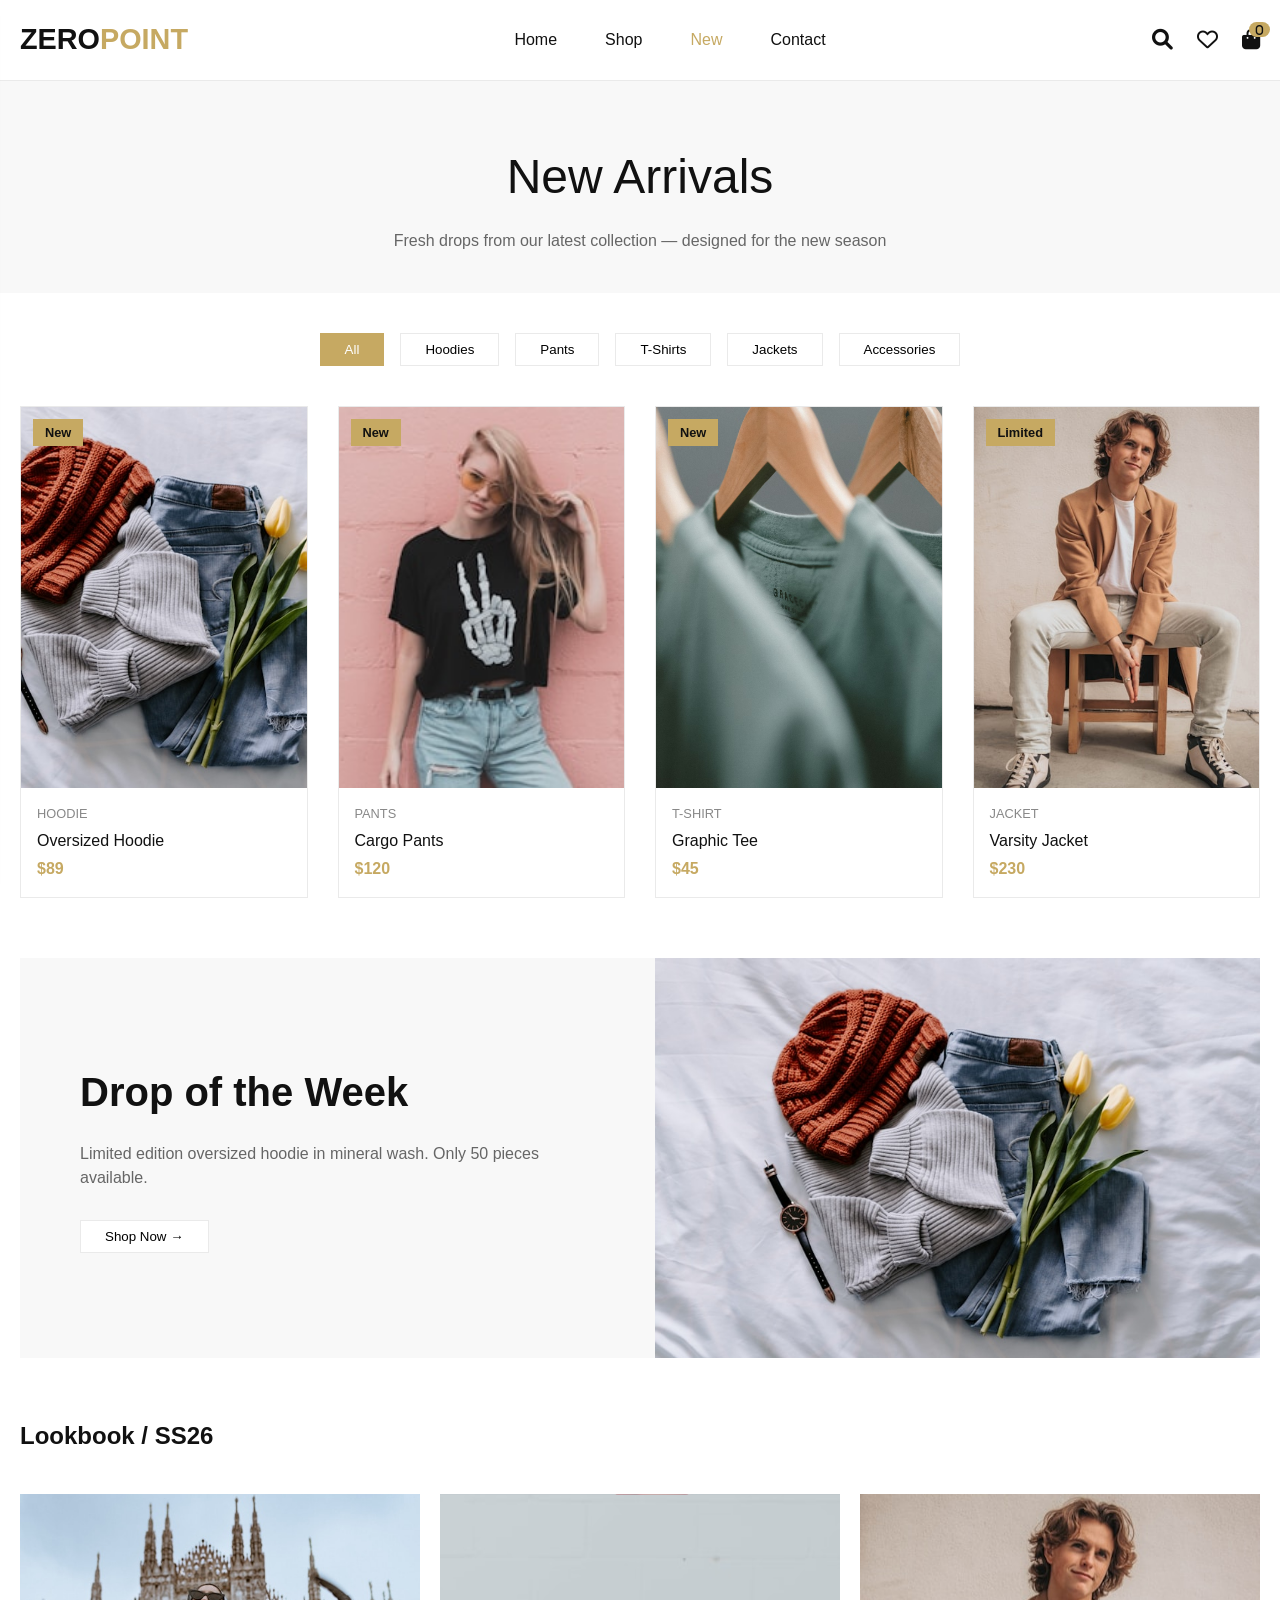
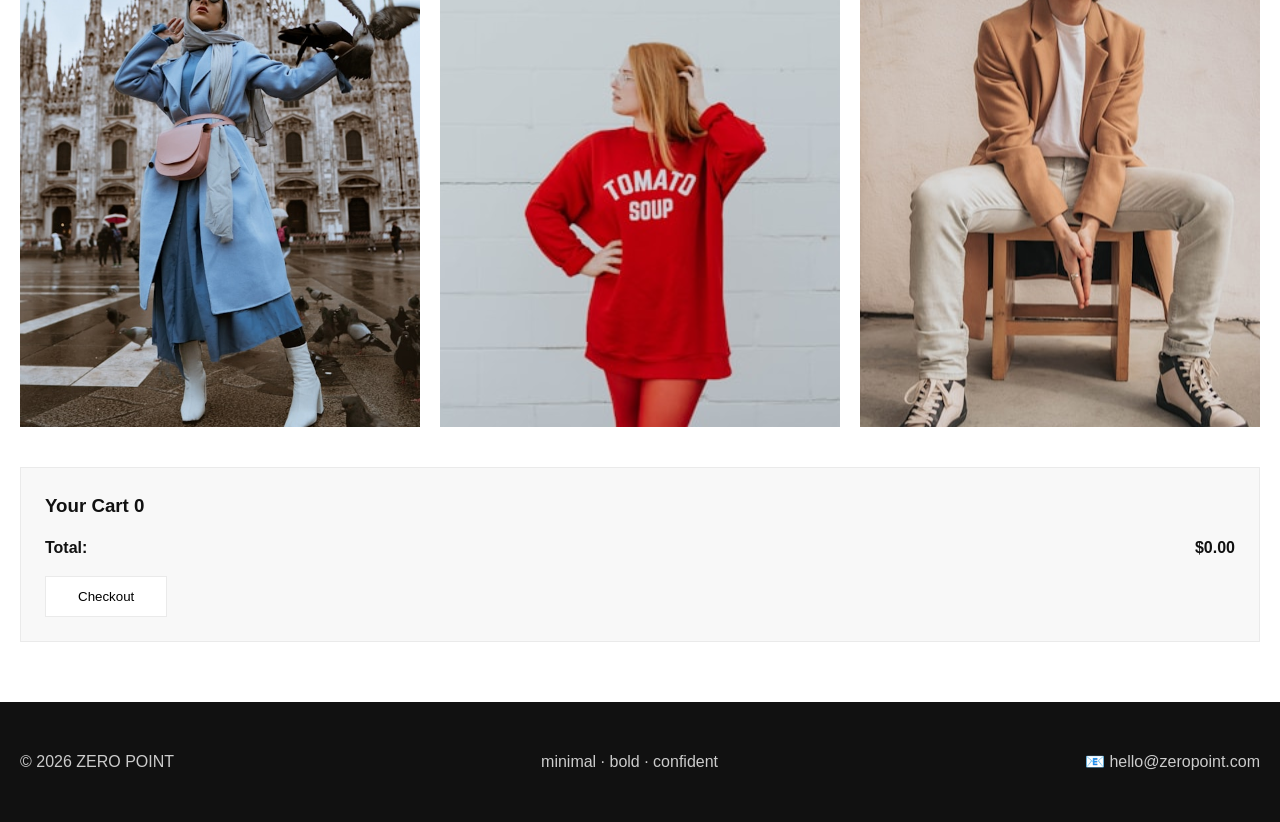
==== new.html @ b31620b9 "Add files via upload" ====
<!DOCTYPE html>
<html lang="en">
<head>
  <meta charset="UTF-8">
  <meta name="viewport" content="width=device-width, initial-scale=1.0, maximum-scale=5.0">
  <title>ZERO POINT · New Arrivals</title>
  <!-- Font Awesome 6 -->
  <link rel="stylesheet" href="https://cdnjs.cloudflare.com/ajax/libs/font-awesome/6.0.0-beta3/css/all.min.css">
    <link rel="stylesheet" href="style.css">
</head>
<body>
  <!-- MOBILE DRAWER -->
  <div class="mobile-drawer" id="mobileDrawer">
    <div class="close-drawer" id="closeDrawer"><i class="fas fa-times"></i></div>
    <a href="index.html">Home</a>
    <a href="shop.html">Shop</a>
    <a href="new.html" class="active">New Arrivals</a>
    <a href="wishlist.html">Wishlist</a>
    <a href="contact.html">Contact</a>
  </div>
  <div class="drawer-overlay" id="drawerOverlay"></div>

  <!-- HEADER -->
  <header class="sticky-header">
    <div class="container header-inner">
      <div class="hamburger" id="hamburgerBtn"><i class="fas fa-bars"></i></div>
      <div class="logo" id="logoHome">ZERO<span>POINT</span></div>
      <nav class="nav-links">
        <a href="index.html">Home</a>
        <a href="shop.html">Shop</a>
        <a href="new.html" class="active">New</a>
        <a href="contact.html">Contact</a>
      </nav>
      <div class="header-icons">
        <i class="fas fa-search"></i>
        <i class="far fa-heart"></i>
        <i class="fas fa-shopping-bag cart-count" id="cartIcon" data-count="0"></i>
      </div>
    </div>
  </header>

  <!-- PAGE CONTENT - THIS IS THE NEW ARRIVALS PAGE -->
  <main>
    <!-- Page Header -->
    <div class="page-header">
      <h1>New Arrivals</h1>
      <p>Fresh drops from our latest collection — designed for the new season</p>
    </div>

    <div class="container">
      <!-- Filter Tabs -->
      <div class="filter-tabs">
        <button class="filter-tab active" data-filter="all">All</button>
        <button class="filter-tab" data-filter="Hoodie">Hoodies</button>
        <button class="filter-tab" data-filter="Pants">Pants</button>
        <button class="filter-tab" data-filter="T-shirt">T-Shirts</button>
        <button class="filter-tab" data-filter="Jacket">Jackets</button>
        <button class="filter-tab" data-filter="Accessories">Accessories</button>
      </div>

      <!-- Products Grid -->
      <div class="product-grid" id="newArrivalsGrid"></div>

      <!-- Featured Section -->
      <div class="featured-section">
        <div class="featured-content">
          <h2>Drop of the Week</h2>
          <p>Limited edition oversized hoodie in mineral wash. Only 50 pieces available.</p>
          <button class="filter-tab" style="width: fit-content;" onclick="window.location.href='product.html'">Shop Now →</button>
        </div>
        <div class="featured-image" style="background-image: url('photo-1556905055-8f358a7a47b2.jpg')"></div>
      </div>

      <!-- Lookbook Section -->
      <h2 style="margin: 60px 0 30px;">Lookbook / SS26</h2>
      <div class="lookbook-grid">
        <div class="lookbook-item" style="background-image: url('Urban Explorer.jpg')">
          <div class="lookbook-overlay">
            <span>Urban Explorer</span>
          </div>
        </div>
        <div class="lookbook-item" style="background-image: url('photo-1485230895905-ec40ba36b9bc.jpg')">
          <div class="lookbook-overlay">
            <span>Minimal Layers</span>
          </div>
        </div>
        <div class="lookbook-item" style="background-image: url('photo-1552374196-1ab2a1c593e8.jpg')">
          <div class="lookbook-overlay">
            <span>Evening Edge</span>
          </div>
        </div>
      </div>

      <!-- Cart Preview -->
      <div class="cart-preview" id="cartPreview">
        <h3 style="margin-bottom: 16px;">Your Cart <span id="cartCount">0</span></h3>
        <div id="cartItems"></div>
        <div style="display: flex; justify-content: space-between; margin: 16px 0;">
          <strong>Total:</strong>
          <strong>$<span id="cartTotal">0.00</span></strong>
        </div>
        <button class="filter-tab" style="width: auto; padding: 12px 32px;" id="checkoutBtn">Checkout</button>
      </div>
    </div>
  </main>

  <!-- FOOTER -->
  <footer>
    <div class="container">
      <div style="display: flex; justify-content: space-between; flex-wrap: wrap; gap: 20px;">
        <div>© 2026 ZERO POINT</div>
        <div>minimal · bold · confident</div>
        <div>📧 hello@zeropoint.com</div>
      </div>
    </div>
  </footer>

  <!-- BOTTOM CART -->
  <div class="bottom-cart" id="bottomCart">
    <i class="fas fa-shopping-bag"></i>
  </div>

  <!-- BACK TO TOP -->
  <div class="back-to-top" id="backToTop">
    <i class="fas fa-arrow-up"></i>
  </div>

  <script src="main.js"></script>
</body>
</html>
---- style.css ----
/* ---------- RESET & VARIABLES ---------- */
* {
  margin: 0;
  padding: 0;
  box-sizing: border-box;
  font-family: 'Inter', -apple-system, BlinkMacSystemFont, sans-serif;
}

body {
  background-color: #ffffff;
  color: #111111;
  line-height: 1.5;
}

:root {
  --gold: #C6A962;
  --gold-light: #d8bf7c;
  --text: #111111;
  --gray-bg: #f8f8f8;
  --gray-border: #eaeaea;
  --shadow: 0 8px 20px rgba(0,0,0,0.03);
  --shadow-hover: 0 20px 30px -10px rgba(0,0,0,0.08);
  --transition: all 0.3s ease;
}

.container {
  max-width: 1400px;
  margin: 0 auto;
  padding: 0 20px;
}

/* ---------- HEADER ---------- */
.sticky-header {
  position: sticky;
  top: 0;
  z-index: 100;
  background: rgba(255,255,255,0.95);
  backdrop-filter: blur(10px);
  border-bottom: 1px solid var(--gray-border);
}

.header-inner {
  display: flex;
  align-items: center;
  justify-content: space-between;
  height: 80px;
}

.logo {
  font-size: 1.8rem;
  font-weight: 600;
  cursor: pointer;
}
.logo span { color: var(--gold); }

.nav-links {
  display: flex;
  gap: 48px;
}
.nav-links a {
  text-decoration: none;
  color: var(--text);
  font-weight: 500;
  transition: color 0.2s;
  cursor: pointer;
}
.nav-links a:hover,
.nav-links a.active { color: var(--gold); }

.header-icons {
  display: flex;
  gap: 24px;
}
.header-icons i {
  font-size: 1.3rem;
  cursor: pointer;
  transition: color 0.2s;
}
.header-icons i:hover,
.header-icons i.active { color: var(--gold); }

.hamburger {
  display: none;
  font-size: 1.8rem;
  cursor: pointer;
}

/* ---------- MOBILE DRAWER ---------- */
.mobile-drawer {
  position: fixed;
  top: 0;
  left: -300px;
  width: 280px;
  height: 100vh;
  background: white;
  z-index: 1000;
  box-shadow: 2px 0 20px rgba(0,0,0,0.1);
  transition: left 0.3s;
  padding: 40px 24px;
}
.mobile-drawer.open { left: 0; }
.close-drawer {
  position: absolute;
  top: 20px;
  right: 20px;
  font-size: 1.5rem;
  cursor: pointer;
}
.mobile-drawer a {
  display: block;
  text-decoration: none;
  color: var(--text);
  font-size: 1.2rem;
  padding: 16px 0;
  border-bottom: 1px solid var(--gray-border);
  cursor: pointer;
}
.mobile-drawer a.active { color: var(--gold); }
.drawer-overlay {
  position: fixed;
  top: 0; left: 0; width: 100%; height: 100%;
  background: rgba(0,0,0,0.3);
  z-index: 999;
  opacity: 0;
  pointer-events: none;
  transition: opacity 0.3s;
}
.drawer-overlay.active {
  opacity: 1;
  pointer-events: auto;
}

/* ---------- HERO SECTION ---------- */
.hero {
  height: 90vh;
  min-height: 700px;
  background: linear-gradient(0deg, rgba(0,0,0,0.1), rgba(0,0,0,0.2)), url('photo-1523381210434-271e8be1f52b.avif') center/cover no-repeat;
  display: flex;
  align-items: center;
  color: white;
  margin-bottom: 40px;
  position: relative;
}
.hero-content {
  max-width: 600px;
  padding: 40px;
}
.hero h1 {
  font-size: 5rem;
  font-weight: 600;
  line-height: 1;
  margin-bottom: 16px;
  text-shadow: 0 4px 20px rgba(0,0,0,0.3);
  animation: fadeUp 0.9s forwards;
}
.hero p {
  font-size: 1.3rem;
  margin-bottom: 32px;
  animation: fadeUp 0.9s forwards 0.2s;
}
.hero-buttons {
  display: flex;
  gap: 16px;
  animation: fadeUp 0.9s forwards 0.4s;
}
@keyframes fadeUp {
  from { opacity: 0; transform: translateY(30px); }
  to { opacity: 1; transform: translateY(0); }
}
.hero-buttons .btn {
  background: white;
  color: #111;
  border: none;
}
.hero-buttons .btn:last-child {
  background: transparent;
  border: 1px solid white;
  color: white;
}

/* ---------- BUTTONS ---------- */
.btn {
  display: inline-flex;
  align-items: center;
  justify-content: center;
  padding: 14px 32px;
  background: var(--text);
  color: white;
  border: none;
  font-weight: 500;
  cursor: pointer;
  transition: var(--transition);
  text-decoration: none;
  gap: 8px;
}
.btn-outline {
  background: transparent;
  border: 1px solid var(--text);
  color: var(--text);
}
.btn-gold {
  background: var(--gold);
  color: #111;
}
.btn:hover {
  background: var(--gold);
  color: #111;
  transform: scale(0.98);
}

/* ---------- SECTION TITLES ---------- */
.section-title {
  font-size: 2.5rem;
  margin: 60px 0 30px;
  font-weight: 500;
}
.section-title:after {
  content: '';
  display: block;
  width: 60px;
  height: 2px;
  background: var(--gold);
  margin-top: 10px;
}

/* ---------- PAGE HEADER ---------- */
.page-header {
  padding: 60px 0 40px;
  text-align: center;
  background: var(--gray-bg);
  margin-bottom: 40px;
}
.page-header h1 {
  font-size: 3rem;
  font-weight: 500;
  margin-bottom: 16px;
}
.page-header p {
  color: #666;
  max-width: 600px;
  margin: 0 auto;
}

/* ---------- PRODUCT GRID (shared) ---------- */
.product-grid {
  display: grid;
  grid-template-columns: repeat(4, 1fr);
  gap: 30px;
  margin: 40px 0;
}

.product-card {
  border: 1px solid var(--gray-border);
  transition: var(--transition);
  cursor: pointer;
  background: white;
  position: relative;
}
.product-card:hover {
  transform: translateY(-5px);
  box-shadow: var(--shadow-hover);
}
.card-image {
  aspect-ratio: 3/4;
  background-size: cover;
  background-position: center;
  position: relative;
}
.badge {
  position: absolute;
  top: 12px;
  left: 12px;
  background: var(--gold);
  color: #111;
  padding: 4px 12px;
  font-size: 0.8rem;
  font-weight: 600;
  z-index: 2;
}
.card-info {
  padding: 16px;
}
.card-category {
  font-size: 0.8rem;
  color: #888;
  text-transform: uppercase;
}
.card-title {
  font-weight: 500;
  margin: 6px 0 4px;
}
.card-price {
  font-weight: 600;
  color: var(--gold);
}

/* ---------- CATEGORIES ---------- */
.categories-grid {
  display: grid;
  grid-template-columns: repeat(4, 1fr);
  gap: 20px;
  margin: 40px 0;
}
.cat-card {
  aspect-ratio: 1/1.2;
  background-size: cover;
  background-position: center;
  position: relative;
  overflow: hidden;
  cursor: pointer;
}
.cat-card .overlay {
  background: rgba(0,0,0,0.2);
  position: absolute;
  inset: 0;
  display: flex;
  align-items: center;
  justify-content: center;
  transition: 0.4s;
}
.cat-card span {
  color: white;
  font-size: 2rem;
  font-weight: 600;
  transform: translateY(20px);
  opacity: 0;
  transition: 0.5s;
  text-shadow: 0 2px 10px black;
}
.cat-card:hover .overlay {
  background: rgba(0,0,0,0.5);
}
.cat-card:hover span {
  transform: translateY(0);
  opacity: 1;
}

/* ---------- SLIDER ---------- */
.slider-container {
  overflow-x: auto;
  display: flex;
  gap: 20px;
  padding: 16px 4px 40px;
  scrollbar-width: thin;
  cursor: grab;
}
.slider-item {
  flex: 0 0 280px;
}

/* ---------- TESTIMONIALS ---------- */
.testimonial-card {
  background: var(--gray-bg);
  padding: 32px;
  border: 1px solid var(--gray-border);
}
.testimonial-card i.fa-star {
  color: var(--gold);
}

/* ---------- NEWSLETTER ---------- */
.newsletter {
  background: #111;
  color: white;
  padding: 80px 20px;
  text-align: center;
  margin: 60px 0;
}
.newsletter input {
  background: transparent;
  border: 1px solid #444;
  padding: 16px 24px;
  width: 320px;
  max-width: 70%;
  color: white;
  margin-right: 8px;
}
.newsletter button {
  background: var(--gold);
  border: none;
  padding: 16px 32px;
  font-weight: 600;
  cursor: pointer;
}

/* ---------- FEATURED ---------- */
.featured-section {
  display: grid;
  grid-template-columns: 1fr 1fr;
  gap: 30px;
  margin: 60px 0;
  background: var(--gray-bg);
}
.featured-content {
  padding: 60px;
  display: flex;
  flex-direction: column;
  justify-content: center;
}
.featured-content h2 {
  font-size: 2.5rem;
  margin-bottom: 20px;
}
.featured-content p {
  color: #666;
  margin-bottom: 30px;
}
.featured-image {
  min-height: 400px;
  background-size: cover;
  background-position: center;
}

/* ---------- SHOP LAYOUT ---------- */
.shop-wrapper {
  display: grid;
  grid-template-columns: 280px 1fr;
  gap: 30px;
  margin: 40px 0;
}

/* Filter Sidebar */
.filter-sidebar {
  background: var(--gray-bg);
  padding: 24px;
  border: 1px solid var(--gray-border);
  height: fit-content;
  position: sticky;
  top: 100px;
}
.filter-section {
  margin-bottom: 24px;
  border-bottom: 1px solid var(--gray-border);
  padding-bottom: 20px;
}
.filter-section h4 {
  margin-bottom: 16px;
  font-weight: 600;
  display: flex;
  justify-content: space-between;
  cursor: pointer;
}
.filter-options {
  display: flex;
  flex-direction: column;
  gap: 12px;
}
.filter-options label {
  display: flex;
  align-items: center;
  gap: 8px;
  cursor: pointer;
}
.price-inputs {
  display: flex;
  gap: 8px;
  align-items: center;
}
.price-inputs input {
  width: 80px;
  padding: 8px;
  border: 1px solid var(--gray-border);
}
.apply-filters, .clear-filters {
  width: 100%;
  padding: 12px;
  margin-top: 8px;
  border: none;
  cursor: pointer;
  font-weight: 500;
}
.apply-filters {
  background: var(--gold);
  color: #111;
}
.clear-filters {
  background: transparent;
  border: 1px solid var(--gray-border);
}

/* Shop Content */
.shop-content {
  min-width: 0;
}
.shop-header {
  display: flex;
  justify-content: space-between;
  align-items: center;
  margin-bottom: 24px;
  flex-wrap: wrap;
  gap: 16px;
}
.results-count {
  color: #666;
}
.sort-select {
  padding: 10px 16px;
  border: 1px solid var(--gray-border);
  background: white;
  cursor: pointer;
  min-width: 180px;
}
.mobile-filter-btn {
  display: none;
  padding: 10px 20px;
  background: white;
  border: 1px solid var(--gray-border);
  cursor: pointer;
  align-items: center;
  gap: 8px;
}

/* Active Filters */
.active-filters {
  display: flex;
  flex-wrap: wrap;
  gap: 8px;
  margin-bottom: 20px;
}
.filter-tag {
  background: var(--gray-bg);
  padding: 6px 12px;
  font-size: 0.9rem;
  display: inline-flex;
  align-items: center;
  gap: 8px;
  border: 1px solid var(--gray-border);
}
.filter-tag i {
  cursor: pointer;
}

/* Pagination */
.pagination {
  display: flex;
  justify-content: center;
  gap: 8px;
  margin: 40px 0;
}
.page-btn {
  width: 40px;
  height: 40px;
  display: flex;
  align-items: center;
  justify-content: center;
  border: 1px solid var(--gray-border);
  cursor: pointer;
  transition: 0.2s;
}
.page-btn.active {
  background: var(--gold);
  color: white;
  border-color: var(--gold);
}

/* ---------- FILTER TABS ---------- */
.filter-tabs {
  display: flex;
  justify-content: center;
  gap: 16px;
  margin: 40px 0;
  flex-wrap: wrap;
}
.filter-tab {
  padding: 8px 24px;
  border: 1px solid var(--gray-border);
  background: white;
  cursor: pointer;
  transition: var(--transition);
}
.filter-tab.active,
.filter-tab:hover {
  background: var(--gold);
  color: white;
  border-color: var(--gold);
}

/* ---------- LOOKBOOK ---------- */
.lookbook-grid {
  display: grid;
  grid-template-columns: repeat(3, 1fr);
  gap: 20px;
  margin: 40px 0;
}
.lookbook-item {
  aspect-ratio: 3/4;
  background-size: cover;
  background-position: center;
  position: relative;
  overflow: hidden;
}
.lookbook-overlay {
  position: absolute;
  inset: 0;
  background: rgba(0,0,0,0.3);
  display: flex;
  align-items: flex-end;
  padding: 30px;
  color: white;
  opacity: 0;
  transition: opacity 0.3s;
}
.lookbook-item:hover .lookbook-overlay {
  opacity: 1;
}

/* ---------- PRODUCT DETAIL ---------- */
.product-detail {
  display: grid;
  grid-template-columns: 1fr 1fr;
  gap: 50px;
  margin: 40px 0;
}
.detail-gallery {
  display: flex;
  flex-direction: column;
  gap: 20px;
}
.main-image {
  aspect-ratio: 1/1.2;
  background-size: cover;
  background-position: center;
}
.thumbnail-grid {
  display: grid;
  grid-template-columns: repeat(4, 1fr);
  gap: 10px;
}
.thumbnail {
  aspect-ratio: 1/1;
  background-size: cover;
  background-position: center;
  cursor: pointer;
  border: 1px solid transparent;
}
.thumbnail:hover,
.thumbnail.active {
  border-color: var(--gold);
}
.detail-info h2 {
  font-size: 2rem;
  margin-bottom: 16px;
}
.detail-price {
  font-size: 1.8rem;
  color: var(--gold);
  margin-bottom: 24px;
}
.size-selector,
.quantity-selector {
  margin-bottom: 24px;
}
.size-options {
  display: flex;
  gap: 10px;
  margin-top: 8px;
}
.size-btn {
  width: 50px;
  height: 50px;
  border: 1px solid var(--gray-border);
  background: white;
  cursor: pointer;
}
.size-btn.active {
  background: var(--gold);
  color: white;
  border-color: var(--gold);
}
.add-to-cart-btn {
  width: 100%;
  padding: 16px;
  background: var(--gold);
  border: none;
  font-weight: 600;
  cursor: pointer;
  margin-bottom: 16px;
}

/* ---------- WISHLIST LAYOUT ---------- */
.wishlist-container {
  display: grid;
  grid-template-columns: 2fr 1fr;
  gap: 40px;
  margin: 40px 0;
}

/* Wishlist Items Grid */
.wishlist-grid {
  display: grid;
  grid-template-columns: repeat(2, 1fr);
  gap: 24px;
}

.wishlist-card {
  border: 1px solid var(--gray-border);
  transition: var(--transition);
  background: white;
  position: relative;
}
.wishlist-card:hover {
  transform: translateY(-5px);
  box-shadow: var(--shadow-hover);
}
.wishlist-image {
  aspect-ratio: 3/4;
  background-size: cover;
  background-position: center;
  position: relative;
}
.wishlist-remove {
  position: absolute;
  top: 12px;
  right: 12px;
  width: 36px;
  height: 36px;
  background: white;
  border-radius: 50%;
  display: flex;
  align-items: center;
  justify-content: center;
  cursor: pointer;
  transition: var(--transition);
  box-shadow: 0 2px 10px rgba(0,0,0,0.1);
}
.wishlist-remove:hover {
  background: #ff4444;
  color: white;
}
.wishlist-info {
  padding: 16px;
}
.wishlist-category {
  font-size: 0.8rem;
  color: #888;
  text-transform: uppercase;
}
.wishlist-title {
  font-weight: 500;
  margin: 6px 0 4px;
}
.wishlist-price {
  font-weight: 600;
  color: var(--gold);
  margin-bottom: 16px;
}

/* Wishlist Sidebar */
.wishlist-sidebar {
  background: var(--gray-bg);
  padding: 30px;
  border: 1px solid var(--gray-border);
  height: fit-content;
  position: sticky;
  top: 100px;
}
.wishlist-sidebar h3 {
  font-size: 1.5rem;
  margin-bottom: 24px;
}
.wishlist-stats {
  margin-bottom: 30px;
}
.stat-item {
  display: flex;
  justify-content: space-between;
  padding: 12px 0;
  border-bottom: 1px solid var(--gray-border);
}
.share-wishlist {
  margin: 30px 0;
}
.share-buttons {
  display: flex;
  gap: 12px;
  margin-top: 16px;
}
.share-btn {
  flex: 1;
  padding: 12px;
  border: 1px solid var(--gray-border);
  background: white;
  cursor: pointer;
  transition: var(--transition);
  display: flex;
  align-items: center;
  justify-content: center;
  gap: 8px;
}
.share-btn:hover {
  background: var(--gold);
  color: white;
  border-color: var(--gold);
}
.clear-wishlist {
  width: 100%;
  padding: 14px;
  background: transparent;
  border: 1px solid #ff4444;
  color: #ff4444;
  cursor: pointer;
  transition: var(--transition);
  font-weight: 500;
  margin-top: 20px;
}
.clear-wishlist:hover {
  background: #ff4444;
  color: white;
}

/* Empty Wishlist */
.empty-wishlist {
  text-align: center;
  padding: 60px;
  background: var(--gray-bg);
  border: 1px solid var(--gray-border);
  grid-column: 1/-1;
}
.empty-wishlist i {
  font-size: 4rem;
  color: var(--gold);
  margin-bottom: 20px;
}
.empty-wishlist h3 {
  font-size: 1.8rem;
  margin-bottom: 16px;
}
.empty-wishlist p {
  color: #666;
  margin-bottom: 30px;
}
.shop-now-btn {
  padding: 14px 32px;
  background: var(--gold);
  border: none;
  font-weight: 500;
  cursor: pointer;
  transition: var(--transition);
}
.shop-now-btn:hover {
  background: var(--text);
  color: white;
}

/* ---------- CONTACT GRID ---------- */
.contact-grid {
  display: grid;
  grid-template-columns: 1fr 1fr;
  gap: 50px;
  margin: 40px 0;
}

/* Contact Info Cards */
.contact-info {
  padding: 40px;
  background: var(--gray-bg);
  border-radius: 0;
}
.contact-info h2 {
  font-size: 2rem;
  margin-bottom: 30px;
  font-weight: 500;
}
.contact-info h2:after {
  content: '';
  display: block;
  width: 60px;
  height: 2px;
  background: var(--gold);
  margin-top: 10px;
}
.contact-detail {
  display: flex;
  gap: 20px;
  margin-bottom: 30px;
  align-items: flex-start;
}
.contact-detail i {
  font-size: 1.8rem;
  color: var(--gold);
  min-width: 40px;
}
.contact-detail h3 {
  font-weight: 600;
  margin-bottom: 8px;
}
.contact-detail p {
  color: #666;
  line-height: 1.6;
}

/* Business Hours */
.business-hours {
  margin-top: 40px;
  padding-top: 30px;
  border-top: 1px solid var(--gray-border);
}
.hours-item {
  display: flex;
  justify-content: space-between;
  padding: 8px 0;
  color: #666;
}
.hours-item span:first-child {
  font-weight: 500;
  color: var(--text);
}

/* Contact Form */
.contact-form {
  padding: 40px;
  background: white;
  border: 1px solid var(--gray-border);
  box-shadow: var(--shadow);
}
.contact-form h2 {
  font-size: 2rem;
  margin-bottom: 30px;
  font-weight: 500;
}
.contact-form h2:after {
  content: '';
  display: block;
  width: 60px;
  height: 2px;
  background: var(--gold);
  margin-top: 10px;
}
.form-group {
  margin-bottom: 24px;
}
.form-group label {
  display: block;
  margin-bottom: 8px;
  font-weight: 500;
  color: var(--text);
}
.form-group input,
.form-group textarea,
.form-group select {
  width: 100%;
  padding: 14px;
  border: 1px solid var(--gray-border);
  background: white;
  transition: var(--transition);
}
.form-group input:focus,
.form-group textarea:focus,
.form-group select:focus {
  outline: none;
  border-color: var(--gold);
}
.form-group textarea {
  height: 150px;
  resize: vertical;
}
.form-row {
  display: grid;
  grid-template-columns: 1fr 1fr;
  gap: 20px;
}

/* Submit Button */
.submit-btn {
  width: 100%;
  padding: 16px;
  background: var(--gold);
  color: #111;
  border: none;
  font-weight: 600;
  font-size: 1rem;
  cursor: pointer;
  transition: var(--transition);
  display: flex;
  align-items: center;
  justify-content: center;
  gap: 10px;
}
.submit-btn:hover {
  background: #b5954f;
  transform: translateY(-2px);
}

/* Map Section */
.map-section {
  margin: 60px 0;
}
.map-container {
  width: 100%;
  height: 400px;
  background: var(--gray-bg);
  position: relative;
  overflow: hidden;
}
.map-placeholder {
  width: 100%;
  height: 100%;
  background: linear-gradient(45deg, #f0f0f0 25%, #e0e0e0 25%, #e0e0e0 50%, #f0f0f0 50%, #f0f0f0 75%, #e0e0e0 75%);
  background-size: 40px 40px;
  position: relative;
  display: flex;
  align-items: center;
  justify-content: center;
}
.map-overlay {
  background: white;
  padding: 24px 40px;
  text-align: center;
  box-shadow: var(--shadow-hover);
}
.map-overlay i {
  font-size: 3rem;
  color: var(--gold);
  margin-bottom: 16px;
}
.map-overlay p {
  font-size: 1.2rem;
  color: var(--text);
}

/* FAQ Section */
.faq-section {
  margin: 60px 0;
}
.faq-section h2 {
  font-size: 2.5rem;
  text-align: center;
  margin-bottom: 40px;
}
.faq-grid {
  display: grid;
  grid-template-columns: repeat(2, 1fr);
  gap: 30px;
}
.faq-item {
  padding: 30px;
  background: var(--gray-bg);
  border: 1px solid var(--gray-border);
}
.faq-item h3 {
  font-weight: 600;
  margin-bottom: 16px;
  display: flex;
  align-items: center;
  gap: 10px;
}
.faq-item h3 i {
  color: var(--gold);
}
.faq-item p {
  color: #666;
  line-height: 1.6;
}

/* Store Locations */
.store-locations {
  margin: 60px 0;
}
.locations-grid {
  display: grid;
  grid-template-columns: repeat(3, 1fr);
  gap: 30px;
}
.location-card {
  padding: 30px;
  background: white;
  border: 1px solid var(--gray-border);
  text-align: center;
}
.location-card i {
  font-size: 2.5rem;
  color: var(--gold);
  margin-bottom: 20px;
}
.location-card h3 {
  margin-bottom: 12px;
}
.location-card p {
  color: #666;
  margin-bottom: 20px;
}
.direction-btn {
  padding: 8px 20px;
  background: transparent;
  border: 1px solid var(--gold);
  color: var(--text);
  cursor: pointer;
  transition: var(--transition);
}
.direction-btn:hover {
  background: var(--gold);
  color: white;
}

/* ---------- CART PREVIEW ---------- */
.cart-preview {
  background: var(--gray-bg);
  border: 1px solid var(--gray-border);
  padding: 24px;
  margin: 40px 0;
}
.cart-item {
  display: flex;
  justify-content: space-between;
  align-items: center;
  padding: 12px 0;
  border-bottom: 1px dashed #ddd;
}
.remove-item {
  background: none;
  border: none;
  color: var(--gold);
  cursor: pointer;
}

/* ---------- BACK TO TOP ---------- */
.back-to-top {
  position: fixed;
  bottom: 30px;
  right: 30px;
  width: 48px;
  height: 48px;
  background: #111;
  color: white;
  border-radius: 50%;
  display: flex;
  align-items: center;
  justify-content: center;
  cursor: pointer;
  opacity: 0;
  transition: 0.2s;
  pointer-events: none;
  z-index: 90;
}
.back-to-top.visible {
  opacity: 1;
  pointer-events: auto;
}

/* ---------- BOTTOM CART ---------- */
.bottom-cart {
  display: none;
  position: fixed;
  bottom: 20px;
  right: 20px;
  width: 60px;
  height: 60px;
  background: var(--gold);
  border-radius: 50%;
  align-items: center;
  justify-content: center;
  font-size: 1.5rem;
  color: #111;
  box-shadow: 0 4px 15px rgba(0,0,0,0.2);
  cursor: pointer;
  z-index: 90;
}

/* ---------- CART COUNT ---------- */
.cart-count {
  position: relative;
}
.cart-count[data-count]:after {
  content: attr(data-count);
  position: absolute;
  top: -8px;
  right: -10px;
  background: var(--gold);
  color: #111;
  font-size: 0.7rem;
  padding: 2px 6px;
  border-radius: 20px;
  font-weight: bold;
}

/* ---------- MOBILE FILTER DRAWER ---------- */
.mobile-filter-drawer {
  display: none;
  position: fixed;
  top: 0;
  left: 0;
  width: 100%;
  height: 100%;
  background: white;
  z-index: 1001;
  overflow-y: auto;
  padding: 24px;
  transform: translateX(-100%);
  transition: transform 0.3s;
}
.mobile-filter-drawer.open {
  transform: translateX(0);
}
.mobile-filter-header {
  display: flex;
  justify-content: space-between;
  align-items: center;
  margin-bottom: 24px;
  padding-bottom: 16px;
  border-bottom: 1px solid var(--gray-border);
}

/* ---------- SUCCESS MESSAGE ---------- */
.success-message {
  background: #d4edda;
  color: #155724;
  padding: 16px;
  margin-bottom: 24px;
  border: 1px solid #c3e6cb;
  display: flex;
  align-items: center;
  gap: 10px;
}

/* ---------- FOOTER ---------- */
footer {
  background: #111;
  color: #ccc;
  padding: 48px 0;
  margin-top: 60px;
}

/* ---------- RESPONSIVE ---------- */
@media (max-width: 1024px) {
  .product-grid { grid-template-columns: repeat(3, 1fr); }
  .categories-grid { grid-template-columns: repeat(2, 1fr); }
  .featured-section { grid-template-columns: 1fr; }
  .lookbook-grid { grid-template-columns: repeat(2, 1fr); }
  .locations-grid { grid-template-columns: repeat(2, 1fr); }
  .faq-grid { grid-template-columns: 1fr; }
  .wishlist-container {
    grid-template-columns: 1fr;
  }
  .wishlist-sidebar {
    position: static;
  }
}

@media (max-width: 768px) {
  .nav-links { display: none; }
  .hamburger { display: block; }
  .header-icons i:not(:last-child) { display: none; }
  .bottom-cart { display: flex; }
  
  .product-grid { grid-template-columns: repeat(2, 1fr); }
  .categories-grid { grid-template-columns: repeat(2, 1fr); }
  .hero h1 { font-size: 3rem; }
  .featured-section { grid-template-columns: 1fr; }
  .lookbook-grid { grid-template-columns: repeat(2, 1fr); }
  
  .shop-wrapper { grid-template-columns: 1fr; }
  .filter-sidebar { display: none; }
  .mobile-filter-btn { display: inline-flex; }
  .mobile-filter-drawer { display: block; }
  
  .contact-grid { grid-template-columns: 1fr; }
  .product-detail { grid-template-columns: 1fr; }
  .wishlist-grid { grid-template-columns: 1fr; }
  
  .form-row { grid-template-columns: 1fr; }
  .locations-grid { grid-template-columns: 1fr; }
  .page-header h1 { font-size: 2.5rem; }
  .map-overlay { padding: 20px; }
}

@media (max-width: 480px) {
  .product-grid { grid-template-columns: 1fr; }
  .categories-grid { grid-template-columns: 1fr; }
  .lookbook-grid { grid-template-columns: 1fr; }
  
  .shop-header { flex-direction: column; align-items: flex-start; }
  .sort-select { width: 100%; }
  .mobile-filter-btn { width: 100%; justify-content: center; }
  
  .contact-info { padding: 30px; }
  .contact-form { padding: 30px; }
  .featured-content { padding: 30px; }
}
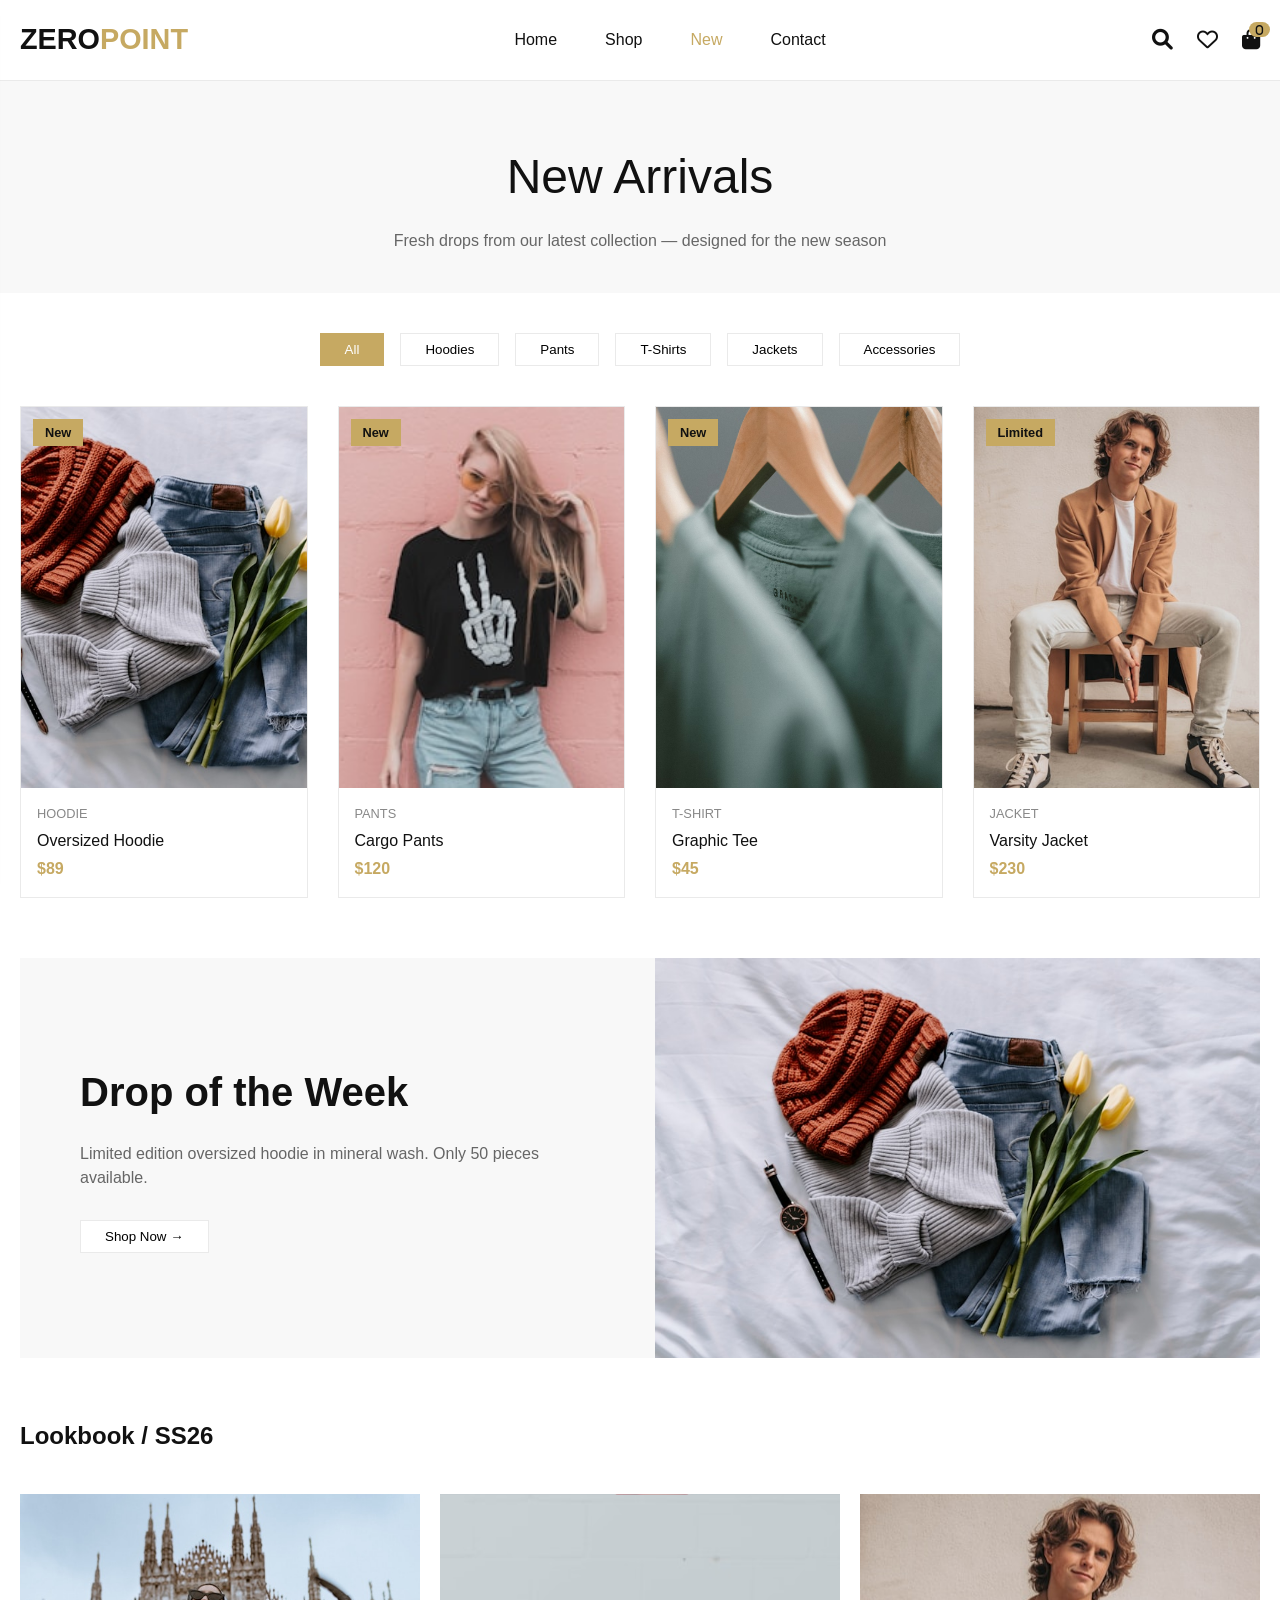
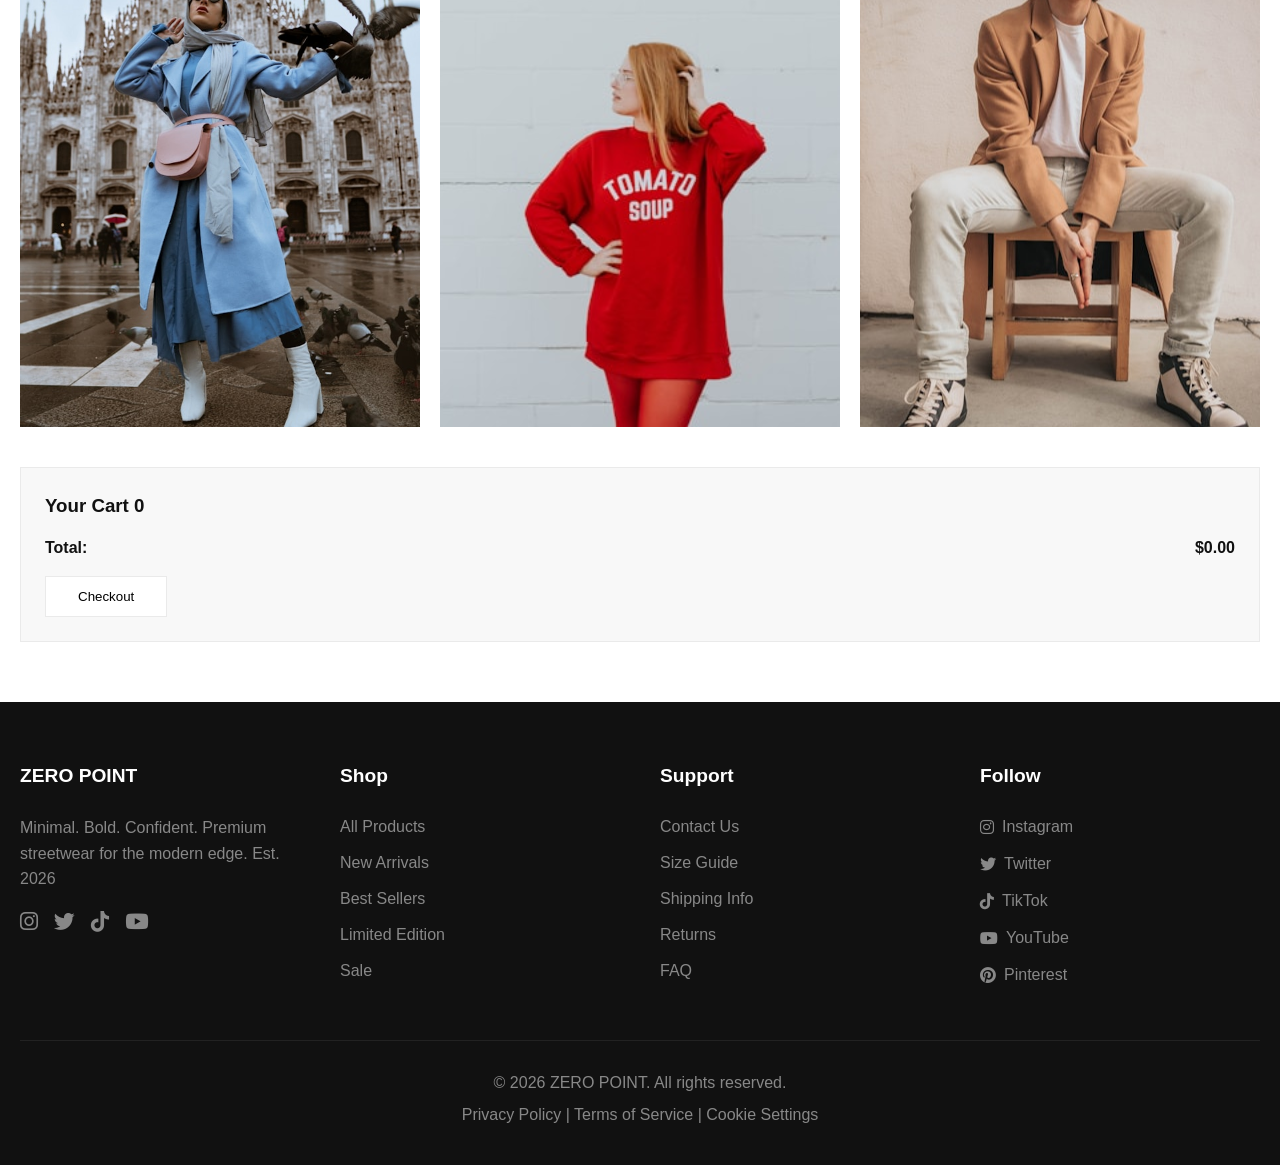
==== commit 28ec5f1d: "Update new.html" ====
--- a/new.html
+++ b/new.html
@@ -105,12 +105,53 @@
   </main>
 
   <!-- FOOTER -->
-  <footer>
+ <footer>
     <div class="container">
-      <div style="display: flex; justify-content: space-between; flex-wrap: wrap; gap: 20px;">
-        <div>© 2026 ZERO POINT</div>
-        <div>minimal · bold · confident</div>
-        <div>📧 hello@zeropoint.com</div>
+      <div class="footer-grid">
+        <div class="footer-column">
+          <h4>ZERO POINT</h4>
+          <p>Minimal. Bold. Confident. Premium streetwear for the modern edge. Est. 2026</p>
+          <div class="social-links">
+            <i class="fab fa-instagram"></i>
+            <i class="fab fa-twitter"></i>
+            <i class="fab fa-tiktok"></i>
+            <i class="fab fa-youtube"></i>
+          </div>
+        </div>
+        <div class="footer-column">
+          <h4>Shop</h4>
+          <ul>
+            <li><a href="shop.html">All Products</a></li>
+            <li><a href="new.html">New Arrivals</a></li>
+            <li><a href="#">Best Sellers</a></li>
+            <li><a href="#">Limited Edition</a></li>
+            <li><a href="#">Sale</a></li>
+          </ul>
+        </div>
+        <div class="footer-column">
+          <h4>Support</h4>
+          <ul>
+            <li><a href="contact.html">Contact Us</a></li>
+            <li><a href="#">Size Guide</a></li>
+            <li><a href="#">Shipping Info</a></li>
+            <li><a href="#">Returns</a></li>
+            <li><a href="#">FAQ</a></li>
+          </ul>
+        </div>
+        <div class="footer-column">
+          <h4>Follow</h4>
+          <ul>
+            <li><a href="#"><i class="fab fa-instagram"></i> Instagram</a></li>
+            <li><a href="#"><i class="fab fa-twitter"></i> Twitter</a></li>
+            <li><a href="#"><i class="fab fa-tiktok"></i> TikTok</a></li>
+            <li><a href="#"><i class="fab fa-youtube"></i> YouTube</a></li>
+            <li><a href="#"><i class="fab fa-pinterest"></i> Pinterest</a></li>
+          </ul>
+        </div>
+      </div>
+      <div class="footer-bottom">
+        <p>© 2026 ZERO POINT. All rights reserved.</p>
+        <p><a href="#">Privacy Policy</a> | <a href="#">Terms of Service</a> | <a href="#">Cookie Settings</a></p>
       </div>
     </div>
   </footer>
@@ -127,4 +168,4 @@
 
   <script src="main.js"></script>
 </body>
-</html>+</html>
--- a/style.css
+++ b/style.css
@@ -4,6 +4,12 @@
   padding: 0;
   box-sizing: border-box;
   font-family: 'Inter', -apple-system, BlinkMacSystemFont, sans-serif;
+}
+
+html, body {
+  overflow-x: hidden;
+  width: 100%;
+  position: relative;
 }
 
 body {
@@ -27,6 +33,7 @@
   max-width: 1400px;
   margin: 0 auto;
   padding: 0 20px;
+  width: 100%;
 }
 
 /* ---------- HEADER ---------- */
@@ -37,6 +44,7 @@
   background: rgba(255,255,255,0.95);
   backdrop-filter: blur(10px);
   border-bottom: 1px solid var(--gray-border);
+  width: 100%;
 }
 
 .header-inner {
@@ -44,6 +52,7 @@
   align-items: center;
   justify-content: space-between;
   height: 80px;
+  width: 100%;
 }
 
 .logo {
@@ -70,6 +79,7 @@
 .header-icons {
   display: flex;
   gap: 24px;
+  align-items: center;
 }
 .header-icons i {
   font-size: 1.3rem;
@@ -97,6 +107,7 @@
   box-shadow: 2px 0 20px rgba(0,0,0,0.1);
   transition: left 0.3s;
   padding: 40px 24px;
+  overflow-y: auto;
 }
 .mobile-drawer.open { left: 0; }
 .close-drawer {
@@ -140,6 +151,7 @@
   color: white;
   margin-bottom: 40px;
   position: relative;
+  width: 100%;
 }
 .hero-content {
   max-width: 600px;
@@ -162,6 +174,7 @@
   display: flex;
   gap: 16px;
   animation: fadeUp 0.9s forwards 0.4s;
+  flex-wrap: wrap;
 }
 @keyframes fadeUp {
   from { opacity: 0; transform: translateY(30px); }
@@ -229,6 +242,7 @@
   text-align: center;
   background: var(--gray-bg);
   margin-bottom: 40px;
+  width: 100%;
 }
 .page-header h1 {
   font-size: 3rem;
@@ -239,6 +253,7 @@
   color: #666;
   max-width: 600px;
   margin: 0 auto;
+  padding: 0 20px;
 }
 
 /* ---------- PRODUCT GRID (shared) ---------- */
@@ -247,6 +262,7 @@
   grid-template-columns: repeat(4, 1fr);
   gap: 30px;
   margin: 40px 0;
+  width: 100%;
 }
 
 .product-card {
@@ -255,6 +271,7 @@
   cursor: pointer;
   background: white;
   position: relative;
+  width: 100%;
 }
 .product-card:hover {
   transform: translateY(-5px);
@@ -265,6 +282,7 @@
   background-size: cover;
   background-position: center;
   position: relative;
+  width: 100%;
 }
 .badge {
   position: absolute;
@@ -300,6 +318,7 @@
   grid-template-columns: repeat(4, 1fr);
   gap: 20px;
   margin: 40px 0;
+  width: 100%;
 }
 .cat-card {
   aspect-ratio: 1/1.2;
@@ -308,6 +327,7 @@
   position: relative;
   overflow: hidden;
   cursor: pointer;
+  width: 100%;
 }
 .cat-card .overlay {
   background: rgba(0,0,0,0.2);
@@ -343,6 +363,8 @@
   padding: 16px 4px 40px;
   scrollbar-width: thin;
   cursor: grab;
+  width: 100%;
+  -webkit-overflow-scrolling: touch;
 }
 .slider-item {
   flex: 0 0 280px;
@@ -365,15 +387,28 @@
   padding: 80px 20px;
   text-align: center;
   margin: 60px 0;
+  width: 100%;
+}
+.newsletter h2 {
+  color: white;
+  margin-bottom: 16px;
+}
+.newsletter p {
+  margin-bottom: 24px;
+}
+.newsletter-input-group {
+  display: flex;
+  justify-content: center;
+  gap: 8px;
+  max-width: 500px;
+  margin: 0 auto;
 }
 .newsletter input {
   background: transparent;
   border: 1px solid #444;
   padding: 16px 24px;
-  width: 320px;
-  max-width: 70%;
-  color: white;
-  margin-right: 8px;
+  flex: 1;
+  color: white;
 }
 .newsletter button {
   background: var(--gold);
@@ -381,6 +416,7 @@
   padding: 16px 32px;
   font-weight: 600;
   cursor: pointer;
+  white-space: nowrap;
 }
 
 /* ---------- FEATURED ---------- */
@@ -390,6 +426,7 @@
   gap: 30px;
   margin: 60px 0;
   background: var(--gray-bg);
+  width: 100%;
 }
 .featured-content {
   padding: 60px;
@@ -409,6 +446,7 @@
   min-height: 400px;
   background-size: cover;
   background-position: center;
+  width: 100%;
 }
 
 /* ---------- SHOP LAYOUT ---------- */
@@ -417,6 +455,7 @@
   grid-template-columns: 280px 1fr;
   gap: 30px;
   margin: 40px 0;
+  width: 100%;
 }
 
 /* Filter Sidebar */
@@ -481,6 +520,7 @@
 /* Shop Content */
 .shop-content {
   min-width: 0;
+  width: 100%;
 }
 .shop-header {
   display: flex;
@@ -536,6 +576,7 @@
   justify-content: center;
   gap: 8px;
   margin: 40px 0;
+  flex-wrap: wrap;
 }
 .page-btn {
   width: 40px;
@@ -581,6 +622,7 @@
   grid-template-columns: repeat(3, 1fr);
   gap: 20px;
   margin: 40px 0;
+  width: 100%;
 }
 .lookbook-item {
   aspect-ratio: 3/4;
@@ -588,6 +630,7 @@
   background-position: center;
   position: relative;
   overflow: hidden;
+  width: 100%;
 }
 .lookbook-overlay {
   position: absolute;
@@ -610,6 +653,7 @@
   grid-template-columns: 1fr 1fr;
   gap: 50px;
   margin: 40px 0;
+  width: 100%;
 }
 .detail-gallery {
   display: flex;
@@ -620,6 +664,7 @@
   aspect-ratio: 1/1.2;
   background-size: cover;
   background-position: center;
+  width: 100%;
 }
 .thumbnail-grid {
   display: grid;
@@ -654,6 +699,7 @@
   display: flex;
   gap: 10px;
   margin-top: 8px;
+  flex-wrap: wrap;
 }
 .size-btn {
   width: 50px;
@@ -683,6 +729,7 @@
   grid-template-columns: 2fr 1fr;
   gap: 40px;
   margin: 40px 0;
+  width: 100%;
 }
 
 /* Wishlist Items Grid */
@@ -697,6 +744,7 @@
   transition: var(--transition);
   background: white;
   position: relative;
+  width: 100%;
 }
 .wishlist-card:hover {
   transform: translateY(-5px);
@@ -707,6 +755,7 @@
   background-size: cover;
   background-position: center;
   position: relative;
+  width: 100%;
 }
 .wishlist-remove {
   position: absolute;
@@ -774,9 +823,11 @@
   display: flex;
   gap: 12px;
   margin-top: 16px;
+  flex-wrap: wrap;
 }
 .share-btn {
   flex: 1;
+  min-width: 40px;
   padding: 12px;
   border: 1px solid var(--gray-border);
   background: white;
@@ -848,6 +899,7 @@
   grid-template-columns: 1fr 1fr;
   gap: 50px;
   margin: 40px 0;
+  width: 100%;
 }
 
 /* Contact Info Cards */
@@ -984,6 +1036,7 @@
 /* Map Section */
 .map-section {
   margin: 60px 0;
+  width: 100%;
 }
 .map-container {
   width: 100%;
@@ -1021,6 +1074,7 @@
 /* FAQ Section */
 .faq-section {
   margin: 60px 0;
+  width: 100%;
 }
 .faq-section h2 {
   font-size: 2.5rem;
@@ -1055,6 +1109,7 @@
 /* Store Locations */
 .store-locations {
   margin: 60px 0;
+  width: 100%;
 }
 .locations-grid {
   display: grid;
@@ -1098,6 +1153,7 @@
   border: 1px solid var(--gray-border);
   padding: 24px;
   margin: 40px 0;
+  width: 100%;
 }
 .cart-item {
   display: flex;
@@ -1216,8 +1272,87 @@
 footer {
   background: #111;
   color: #ccc;
-  padding: 48px 0;
+  padding: 60px 0 30px;
   margin-top: 60px;
+  width: 100%;
+}
+
+.footer-grid {
+  display: grid;
+  grid-template-columns: repeat(4, 1fr);
+  gap: 40px;
+  margin-bottom: 40px;
+}
+
+.footer-column h4 {
+  color: white;
+  margin-bottom: 24px;
+  font-size: 1.2rem;
+  font-weight: 600;
+}
+
+.footer-column ul {
+  list-style: none;
+}
+
+.footer-column ul li {
+  margin-bottom: 12px;
+}
+
+.footer-column ul li a {
+  color: #888;
+  text-decoration: none;
+  transition: color 0.2s;
+  display: inline-flex;
+  align-items: center;
+  gap: 8px;
+}
+
+.footer-column ul li a:hover {
+  color: var(--gold);
+}
+
+.footer-column p {
+  color: #888;
+  line-height: 1.6;
+  margin-bottom: 20px;
+}
+
+.footer-column .social-links {
+  display: flex;
+  gap: 16px;
+}
+
+.footer-column .social-links i {
+  font-size: 1.3rem;
+  color: #888;
+  cursor: pointer;
+  transition: color 0.2s;
+}
+
+.footer-column .social-links i:hover {
+  color: var(--gold);
+}
+
+.footer-bottom {
+  text-align: center;
+  color: #888;
+  padding-top: 30px;
+  border-top: 1px solid #222;
+}
+
+.footer-bottom p {
+  margin-bottom: 8px;
+}
+
+.footer-bottom a {
+  color: #888;
+  text-decoration: none;
+  transition: color 0.2s;
+}
+
+.footer-bottom a:hover {
+  color: var(--gold);
 }
 
 /* ---------- RESPONSIVE ---------- */
@@ -1234,6 +1369,10 @@
   .wishlist-sidebar {
     position: static;
   }
+  .footer-grid {
+    grid-template-columns: repeat(2, 1fr);
+    gap: 30px;
+  }
 }
 
 @media (max-width: 768px) {
@@ -1242,11 +1381,12 @@
   .header-icons i:not(:last-child) { display: none; }
   .bottom-cart { display: flex; }
   
-  .product-grid { grid-template-columns: repeat(2, 1fr); }
-  .categories-grid { grid-template-columns: repeat(2, 1fr); }
+  .product-grid { grid-template-columns: repeat(2, 1fr); gap: 15px; }
+  .categories-grid { grid-template-columns: repeat(2, 1fr); gap: 15px; }
   .hero h1 { font-size: 3rem; }
+  .hero-content { padding: 20px; }
   .featured-section { grid-template-columns: 1fr; }
-  .lookbook-grid { grid-template-columns: repeat(2, 1fr); }
+  .lookbook-grid { grid-template-columns: repeat(2, 1fr); gap: 15px; }
   
   .shop-wrapper { grid-template-columns: 1fr; }
   .filter-sidebar { display: none; }
@@ -1261,6 +1401,41 @@
   .locations-grid { grid-template-columns: 1fr; }
   .page-header h1 { font-size: 2.5rem; }
   .map-overlay { padding: 20px; }
+  
+  .footer-grid {
+    grid-template-columns: 1fr;
+    gap: 40px;
+  }
+  
+  .footer-column {
+    text-align: center;
+  }
+  
+  .footer-column .social-links {
+    justify-content: center;
+  }
+  
+  .footer-column ul li a {
+    justify-content: center;
+  }
+  
+  .section-title {
+    font-size: 2rem;
+  }
+  
+  .newsletter-input-group {
+    flex-direction: column;
+    padding: 0 20px;
+  }
+  
+  .newsletter button {
+    width: 100%;
+  }
+  
+  .hero-buttons .btn {
+    flex: 1;
+    min-width: 200px;
+  }
 }
 
 @media (max-width: 480px) {
@@ -1275,4 +1450,32 @@
   .contact-info { padding: 30px; }
   .contact-form { padding: 30px; }
   .featured-content { padding: 30px; }
-}+  
+  .hero h1 { font-size: 2.5rem; }
+  .hero p { font-size: 1.1rem; }
+  
+  .section-title {
+    font-size: 1.8rem;
+  }
+  
+  .page-header h1 {
+    font-size: 2rem;
+  }
+  
+  .faq-item {
+    padding: 20px;
+  }
+  
+  .location-card {
+    padding: 20px;
+  }
+  
+  .back-to-top {
+    bottom: 80px;
+    right: 20px;
+  }
+  
+  .footer-bottom {
+    font-size: 0.9rem;
+  }
+}
